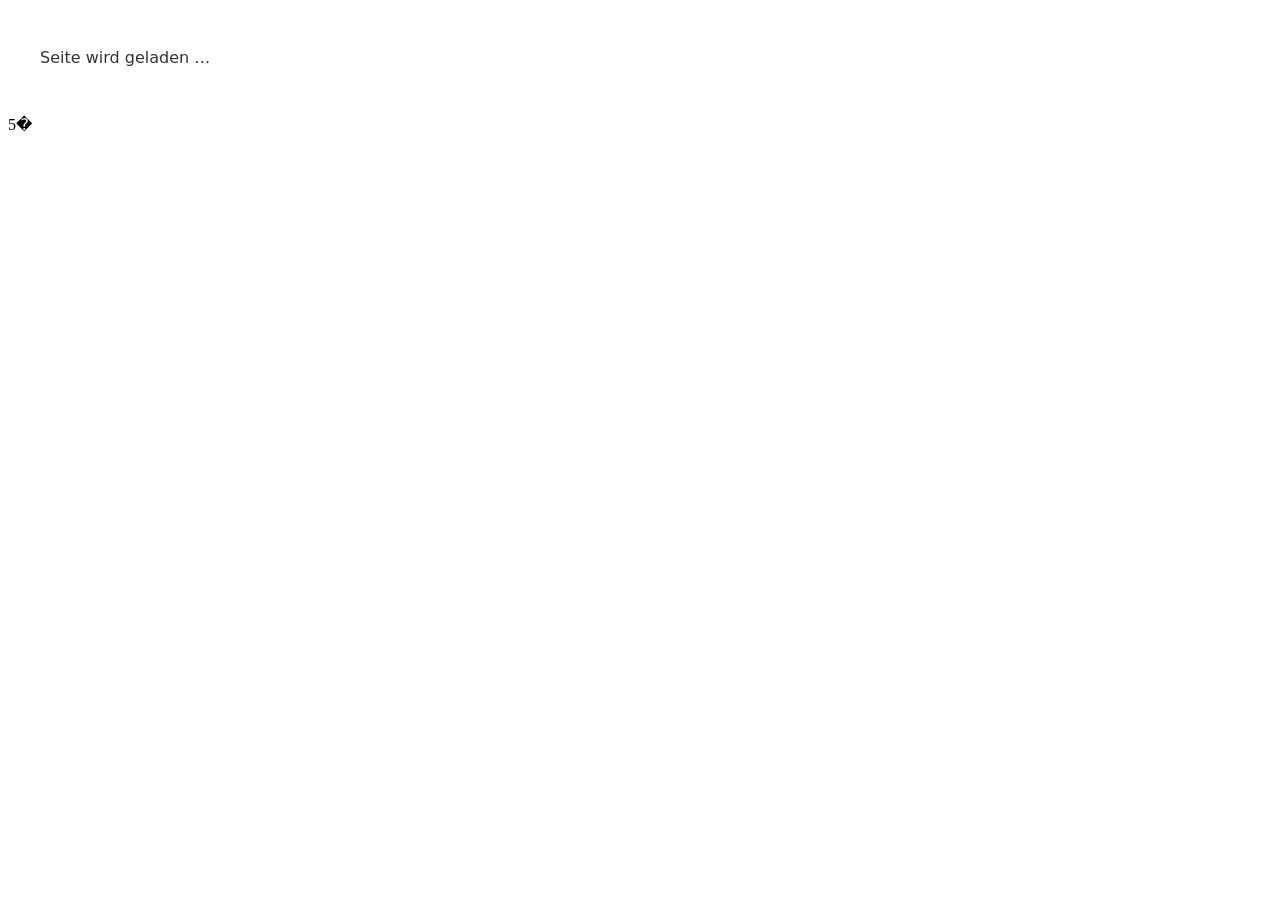
==== index.html @ a6c0e657 "Deploy: add homepage loader for GitHub Pages" ====
<!DOCTYPE html>
<html lang="de">
<head>
<meta charset="utf-8" />
<meta name="viewport" content="width=device-width, initial-scale=1" />
<title>Schlosserei Kornter Heilbronn | Meisterbetrieb seit 1954</title>
<meta name="description" content="Schlosserei Kornter in Heilbronn: Treppen, Geländer, Stahlbau, Tore & Einbruchschutz. Meisterbetrieb seit 1954." />
<meta name="theme-color" content="#2f4f7a" />
</head>
<body>
<p style="font-family:system-ui,sans-serif;padding:2rem;color:#333">Seite wird geladen …</p>
<script src="js/p0.js"></script>
<script src="js/p1.js"></script>
<script src="js/p2.js"></script>
<script src="js/p3.js"></script>
<script src="js/p4.js"></script>
<script>
(function () {
  try {
    var b64 = window.__K0+window.__K1+window.__K2+window.__K3+window.__K4;
    var bin = atob(b64);
    var bytes = new Uint8Array(bin.length);
    for (var i = 0; i < bin.length; i++) bytes[i] = bin.charCodeAt(i);
    var html = new TextDecoder('utf-8').decode(bytes);
    document.open();
    document.write(html);
    document.close();
  } catch (e) {
    document.body.innerHTML = '<p style="font-family:system-ui;padding:2rem">Laden fehlgeschlagen. Bitte neu laden.</p>';
    console.error(e);
  }
})();
</script>
</body>
</html>
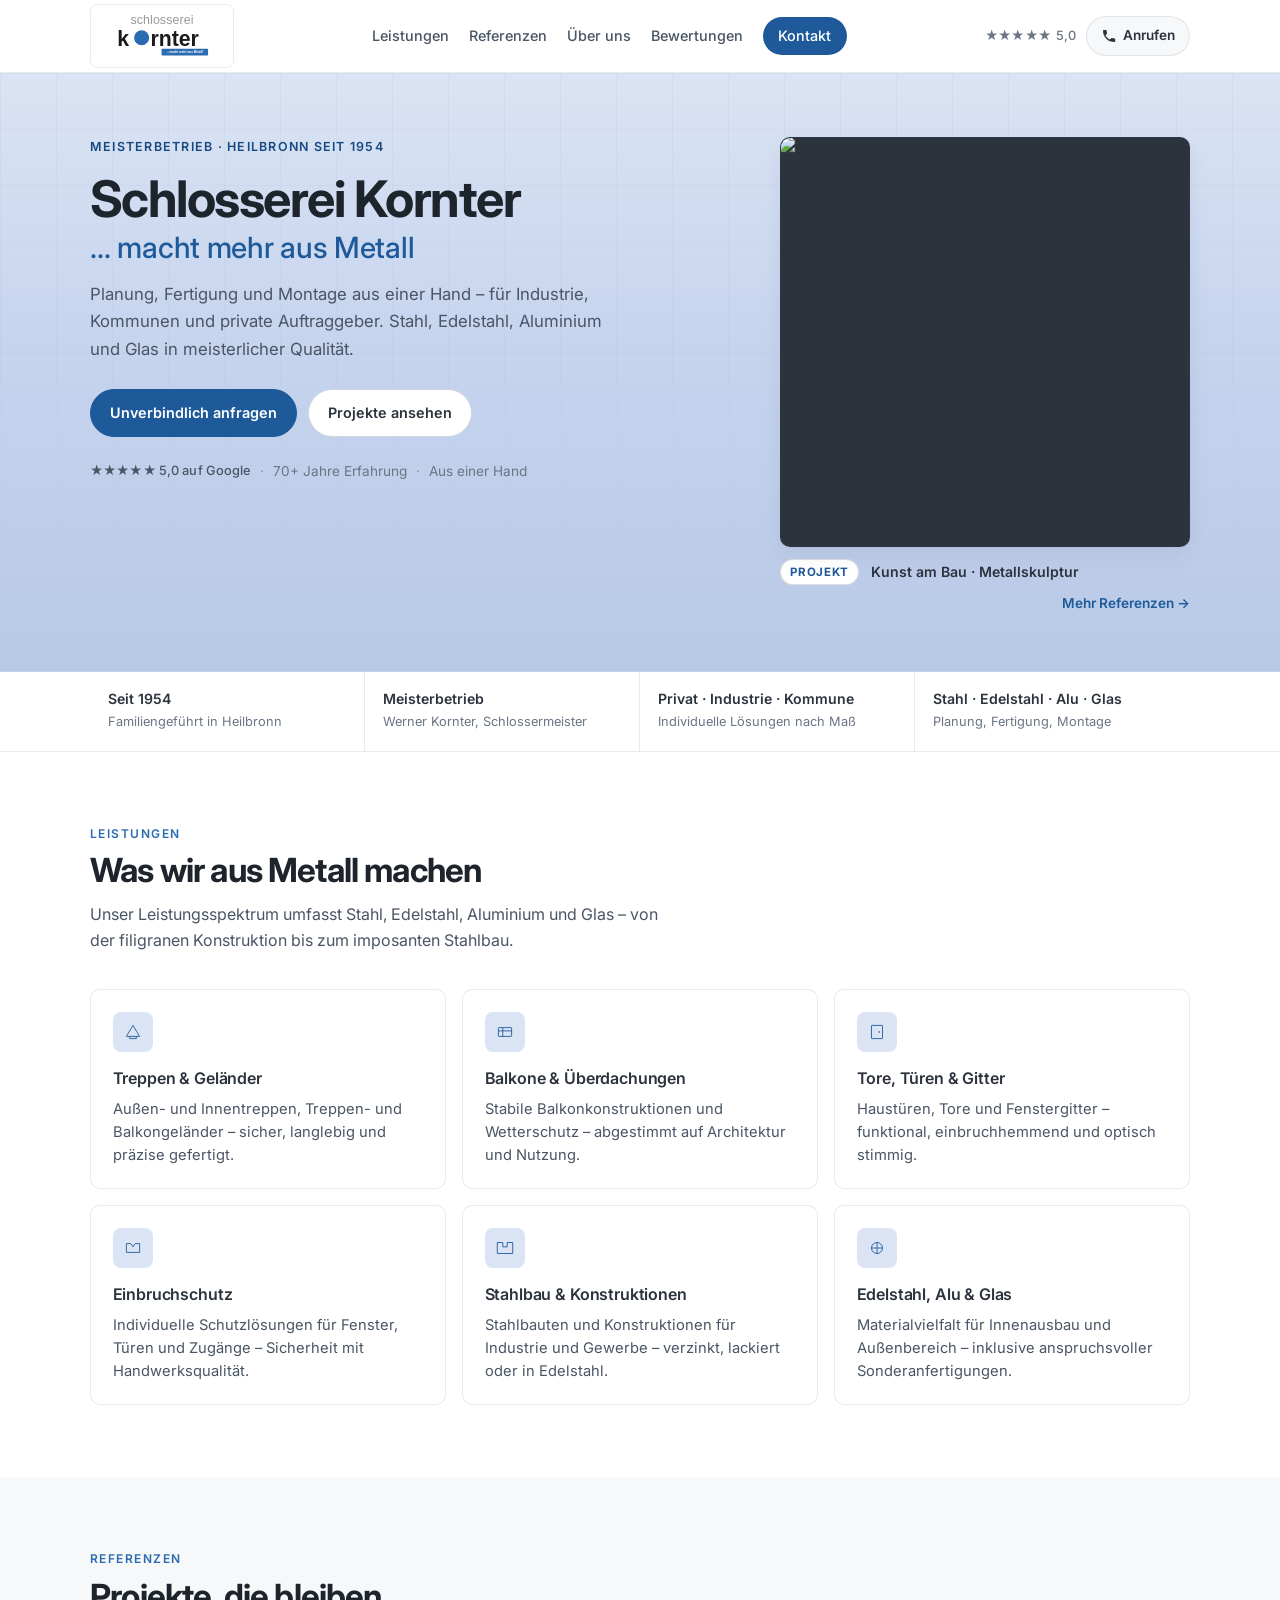
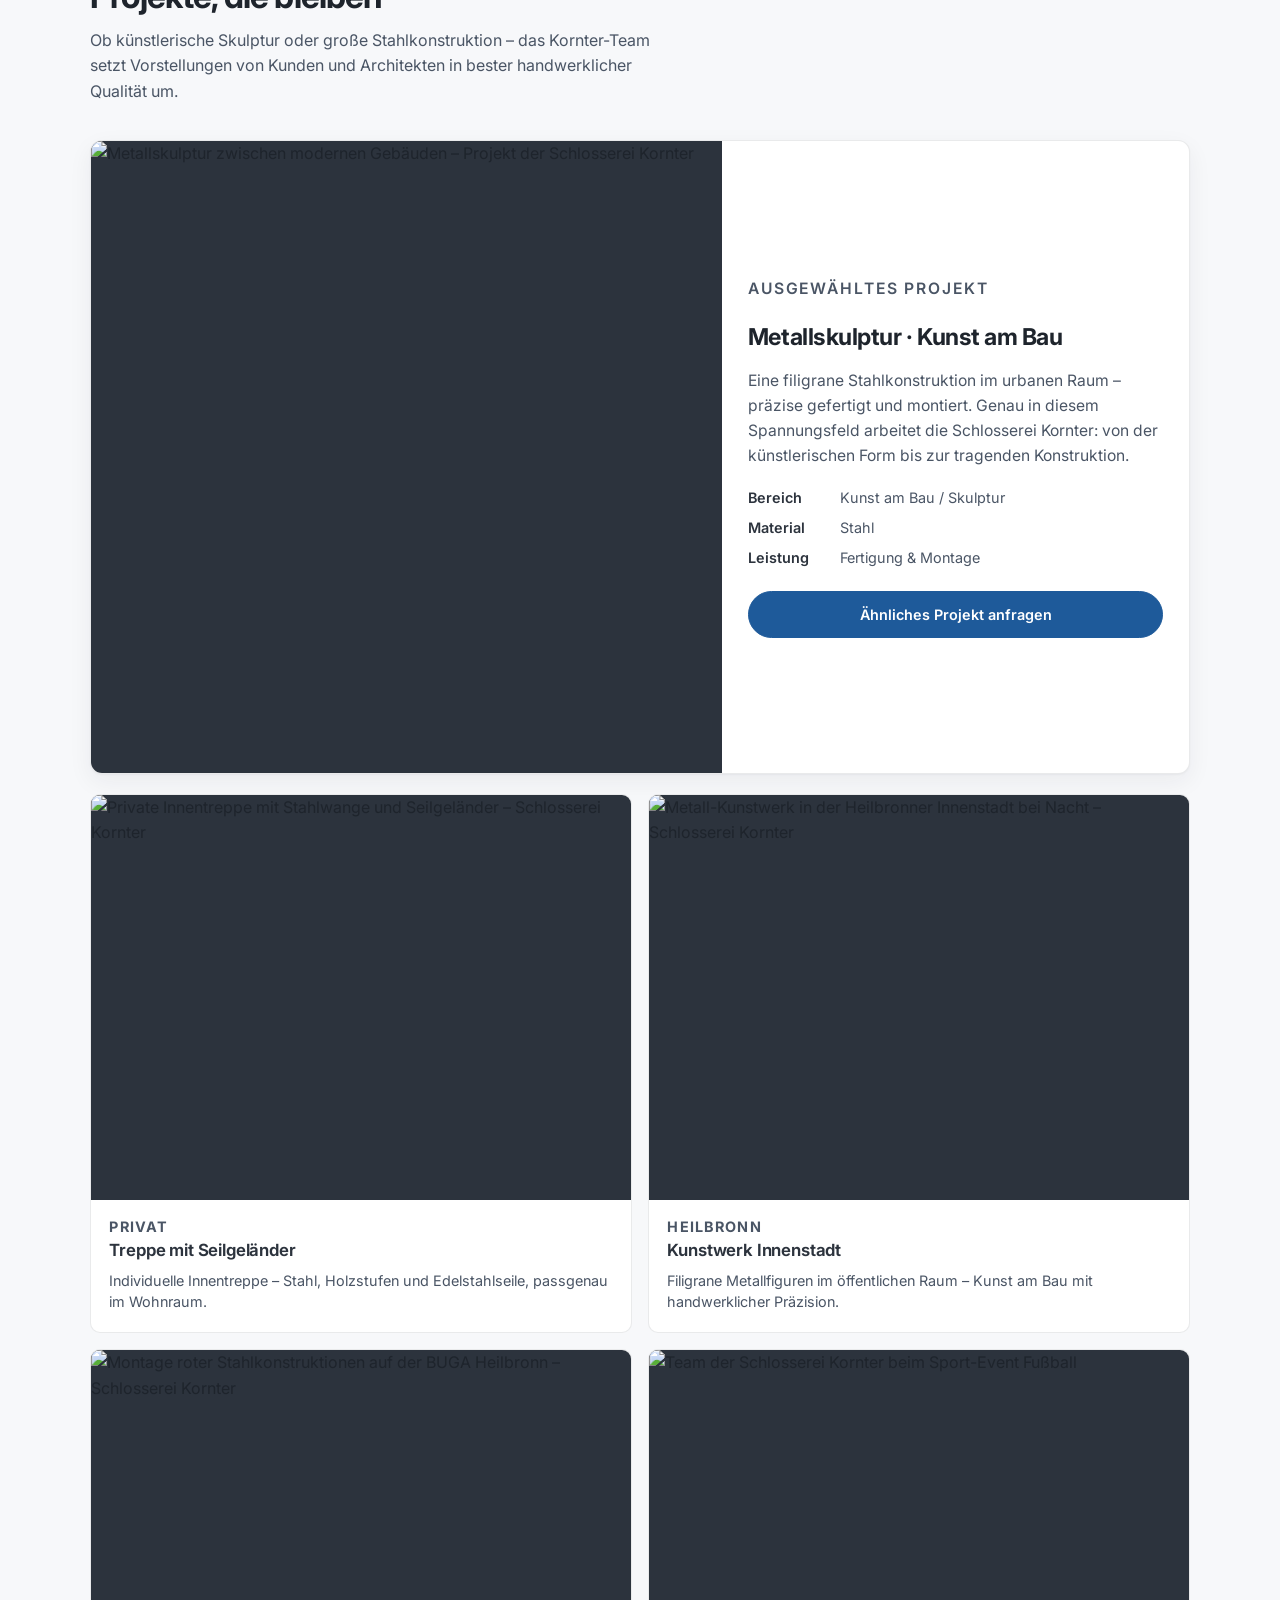
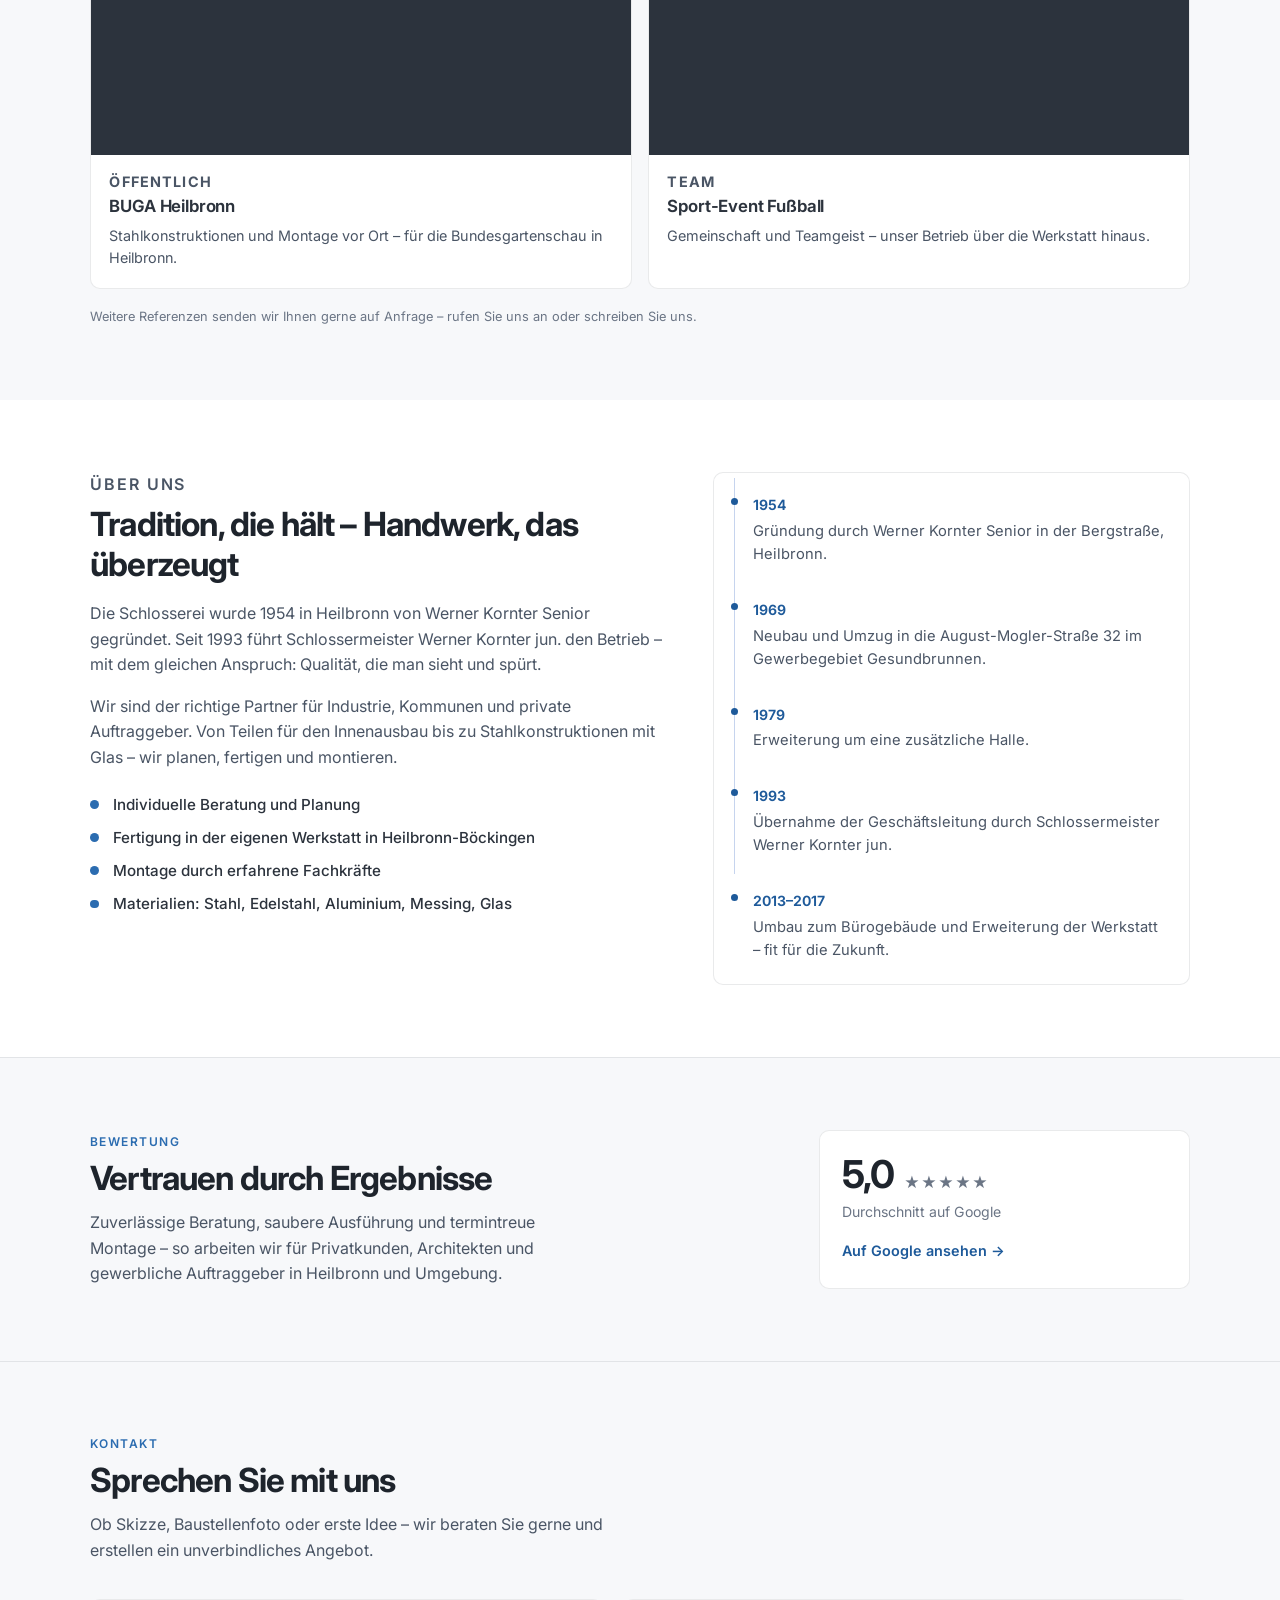
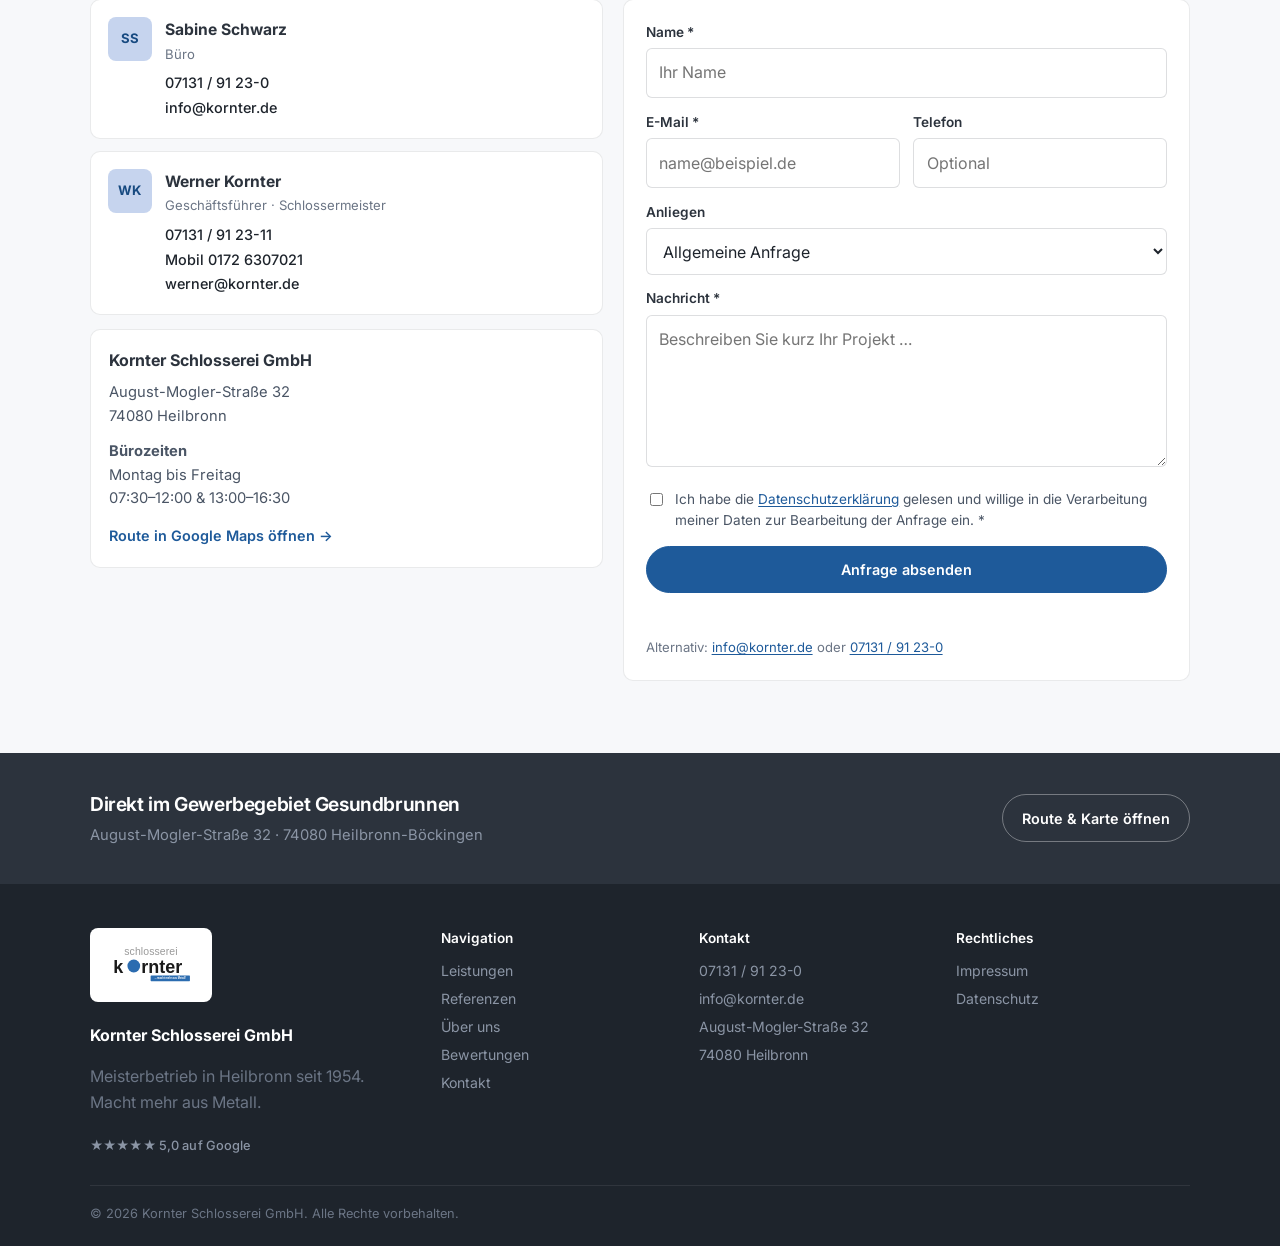
==== commit dc596b0a: "Add files via upload" ====
--- a/index.html
+++ b/index.html
@@ -1,35 +1,587 @@
 <!DOCTYPE html>
 <html lang="de">
 <head>
-<meta charset="utf-8" />
-<meta name="viewport" content="width=device-width, initial-scale=1" />
-<title>Schlosserei Kornter Heilbronn | Meisterbetrieb seit 1954</title>
-<meta name="description" content="Schlosserei Kornter in Heilbronn: Treppen, Geländer, Stahlbau, Tore & Einbruchschutz. Meisterbetrieb seit 1954." />
-<meta name="theme-color" content="#2f4f7a" />
+  <meta charset="utf-8" />
+  <meta name="viewport" content="width=device-width, initial-scale=1" />
+  <title>Schlosserei Kornter Heilbronn | Meisterbetrieb seit 1954</title>
+  <meta name="description" content="Schlosserei Kornter in Heilbronn: Treppen, Geländer, Stahlbau, Tore & Einbruchschutz. Meisterbetrieb seit 1954 – mit 5,0 Sternen auf Google bewertet." />
+  <meta name="theme-color" content="#2f4f7a" />
+  <link rel="icon" type="image/png" href="assets/logo.svg" sizes="32x32" />
+  <link rel="icon" type="image/png" href="assets/logo.svg" sizes="64x64" />
+  <link rel="apple-touch-icon" href="assets/logo.svg" />
+  <link rel="preconnect" href="https://fonts.googleapis.com" />
+  <link rel="preconnect" href="https://fonts.gstatic.com" crossorigin />
+  <link href="https://fonts.googleapis.com/css2?family=Inter:wght@400;500;600;700&display=swap" rel="stylesheet" />
+  <link rel="stylesheet" href="css/styles.css" />
+  <script type="application/ld+json">
+  {
+    "@context": "https://schema.org",
+    "@type": "HomeAndConstructionBusiness",
+    "name": "Kornter Schlosserei GmbH",
+    "image": "https://www.kornter.de/",
+    "url": "https://www.kornter.de/",
+    "telephone": "+49713191230",
+    "email": "info@kornter.de",
+    "address": {
+      "@type": "PostalAddress",
+      "streetAddress": "August-Mogler-Straße 32",
+      "addressLocality": "Heilbronn",
+      "postalCode": "74080",
+      "addressCountry": "DE"
+    },
+    "geo": {
+      "@type": "GeoCoordinates",
+      "latitude": 49.1395,
+      "longitude": 9.1845
+    },
+    "openingHoursSpecification": [
+      {
+        "@type": "OpeningHoursSpecification",
+        "dayOfWeek": ["Monday", "Tuesday", "Wednesday", "Thursday", "Friday"],
+        "opens": "07:30",
+        "closes": "12:00"
+      },
+      {
+        "@type": "OpeningHoursSpecification",
+        "dayOfWeek": ["Monday", "Tuesday", "Wednesday", "Thursday", "Friday"],
+        "opens": "13:00",
+        "closes": "16:30"
+      }
+    ],
+    "aggregateRating": {
+      "@type": "AggregateRating",
+      "ratingValue": "5.0",
+      "bestRating": "5",
+      "worstRating": "1",
+      "ratingCount": "1"
+    },
+    "foundingDate": "1954",
+    "description": "Meisterbetrieb für Stahlbau, Treppen, Geländer, Tore und individuelle Metallarbeiten in Heilbronn."
+  }
+  </script>
 </head>
 <body>
-<p style="font-family:system-ui,sans-serif;padding:2rem;color:#333">Seite wird geladen …</p>
-<script src="js/p0.js"></script>
-<script src="js/p1.js"></script>
-<script src="js/p2.js"></script>
-<script src="js/p3.js"></script>
-<script src="js/p4.js"></script>
-<script>
-(function () {
-  try {
-    var b64 = window.__K0+window.__K1+window.__K2+window.__K3+window.__K4;
-    var bin = atob(b64);
-    var bytes = new Uint8Array(bin.length);
-    for (var i = 0; i < bin.length; i++) bytes[i] = bin.charCodeAt(i);
-    var html = new TextDecoder('utf-8').decode(bytes);
-    document.open();
-    document.write(html);
-    document.close();
-  } catch (e) {
-    document.body.innerHTML = '<p style="font-family:system-ui;padding:2rem">Laden fehlgeschlagen. Bitte neu laden.</p>';
-    console.error(e);
-  }
-})();
-</script>
+  <a class="skip-link" href="#main">Zum Inhalt springen</a>
+
+  <header class="site-header" id="top">
+    <div class="container header-inner">
+      <a class="logo" href="#top" aria-label="Schlosserei Kornter – Startseite">
+        <img
+          class="logo-img"
+          src="assets/logo.svg"
+          width="160"
+          height="160"
+          alt="schlosserei kornter – …macht mehr aus Metall!"
+        />
+      </a>
+
+      <nav class="nav" id="nav" aria-label="Hauptnavigation">
+        <a href="#leistungen">Leistungen</a>
+        <a href="#referenzen">Referenzen</a>
+        <a href="#ueber-uns">Über uns</a>
+        <a href="#bewertungen">Bewertungen</a>
+        <a href="#kontakt" class="nav-cta">Kontakt</a>
+      </nav>
+
+      <div class="header-actions">
+        <a class="rating-quiet" href="https://www.google.com/maps/search/?api=1&query=Kornter+Schlosserei+GmbH+August-Mogler-Stra%C3%9Fe+32+74080+Heilbronn" target="_blank" rel="noopener noreferrer" title="Google-Bewertung">
+          <span aria-hidden="true">★★★★★</span> 5,0
+        </a>
+        <a class="btn btn-phone" href="tel:+49713191230">
+          <svg width="16" height="16" viewBox="0 0 24 24" fill="none" aria-hidden="true"><path d="M6.6 10.8c1.4 2.8 3.8 5.1 6.6 6.6l2.2-2.2c.3-.3.7-.4 1.1-.2 1.2.4 2.5.6 3.8.6.6 0 1 .4 1 1V20c0 .6-.4 1-1 1C10.6 21 3 13.4 3 4c0-.6.4-1 1-1h3.5c.6 0 1 .4 1 1 0 1.3.2 2.6.6 3.8.1.4 0 .8-.3 1.1L6.6 10.8z" fill="currentColor"/></svg>
+          Anrufen
+        </a>
+        <button class="nav-toggle" id="navToggle" type="button" aria-expanded="false" aria-controls="nav" aria-label="Menü öffnen">
+          <span></span><span></span><span></span>
+        </button>
+      </div>
+    </div>
+  </header>
+
+  <main id="main">
+    <!-- HERO -->
+    <section class="hero">
+      <div class="hero-bg" aria-hidden="true">
+        <div class="hero-grid"></div>
+      </div>
+      <div class="container hero-grid-layout">
+        <div class="hero-content">
+          <p class="hero-kicker">Meisterbetrieb · Heilbronn seit 1954</p>
+
+          <h1>
+            Schlosserei Kornter
+            <span class="hero-claim">… macht mehr aus Metall</span>
+          </h1>
+
+          <p class="hero-lead">
+            Planung, Fertigung und Montage aus einer Hand – für Industrie, Kommunen und private Auftraggeber.
+            Stahl, Edelstahl, Aluminium und Glas in meisterlicher Qualität.
+          </p>
+
+          <div class="hero-cta">
+            <a class="btn btn-primary" href="#kontakt">Unverbindlich anfragen</a>
+            <a class="btn btn-secondary" href="#referenzen">Projekte ansehen</a>
+          </div>
+
+          <p class="hero-meta">
+            <a class="rating-quiet rating-quiet--dark" href="https://www.google.com/maps/search/?api=1&query=Kornter+Schlosserei+GmbH+Heilbronn" target="_blank" rel="noopener noreferrer">
+              ★★★★★ 5,0 auf Google
+            </a>
+            <span class="meta-sep" aria-hidden="true">·</span>
+            <span>70+ Jahre Erfahrung</span>
+            <span class="meta-sep" aria-hidden="true">·</span>
+            <span>Aus einer Hand</span>
+          </p>
+        </div>
+
+        <figure class="hero-project">
+          <div class="hero-project-frame">
+            <img
+              src="https://encrypted-tbn0.gstatic.com/images?q=tbn:ANd9GcS6K0H36cpaBIYaugybiUgD8TJZk0FiG5vlCvPCHUqM6Q"
+              width="750"
+              height="750"
+              alt="Metallskulptur im urbanen Raum – Projekt der Schlosserei Kornter"
+              fetchpriority="high"
+            />
+          </div>
+          <figcaption class="hero-project-caption">
+            <span class="hero-project-tag">Projekt</span>
+            <span class="hero-project-title">Kunst am Bau · Metallskulptur</span>
+            <a href="#referenzen">Mehr Referenzen →</a>
+          </figcaption>
+        </figure>
+      </div>
+    </section>
+
+    <!-- TRUST STRIP -->
+    <section class="trust-strip" aria-label="Auf einen Blick">
+      <div class="container trust-inner">
+        <div class="trust-item">
+          <strong>Seit 1954</strong>
+          <span>Familiengeführt in Heilbronn</span>
+        </div>
+        <div class="trust-item">
+          <strong>Meisterbetrieb</strong>
+          <span>Werner Kornter, Schlossermeister</span>
+        </div>
+        <div class="trust-item">
+          <strong>Privat · Industrie · Kommune</strong>
+          <span>Individuelle Lösungen nach Maß</span>
+        </div>
+        <div class="trust-item">
+          <strong>Stahl · Edelstahl · Alu · Glas</strong>
+          <span>Planung, Fertigung, Montage</span>
+        </div>
+      </div>
+    </section>
+
+    <!-- LEISTUNGEN -->
+    <section class="section" id="leistungen">
+      <div class="container">
+        <header class="section-head">
+          <p class="eyebrow">Leistungen</p>
+          <h2>Was wir aus Metall machen</h2>
+          <p class="section-lead">
+            Unser Leistungsspektrum umfasst Stahl, Edelstahl, Aluminium und Glas –
+            von der filigranen Konstruktion bis zum imposanten Stahlbau.
+          </p>
+        </header>
+
+        <div class="service-grid">
+          <article class="service-card">
+            <div class="service-icon" aria-hidden="true">
+              <svg viewBox="0 0 40 40" fill="none"><path d="M8 28L20 8l12 20H8z" stroke="currentColor" stroke-width="1.6"/><path d="M14 28v4h12v-4" stroke="currentColor" stroke-width="1.6"/></svg>
+            </div>
+            <h3>Treppen &amp; Geländer</h3>
+            <p>Außen- und Innentreppen, Treppen- und Balkongeländer – sicher, langlebig und präzise gefertigt.</p>
+          </article>
+          <article class="service-card">
+            <div class="service-icon" aria-hidden="true">
+              <svg viewBox="0 0 40 40" fill="none"><rect x="8" y="12" width="24" height="16" rx="1" stroke="currentColor" stroke-width="1.6"/><path d="M8 18h24M16 12v16" stroke="currentColor" stroke-width="1.6"/></svg>
+            </div>
+            <h3>Balkone &amp; Überdachungen</h3>
+            <p>Stabile Balkonkonstruktionen und Wetterschutz – abgestimmt auf Architektur und Nutzung.</p>
+          </article>
+          <article class="service-card">
+            <div class="service-icon" aria-hidden="true">
+              <svg viewBox="0 0 40 40" fill="none"><rect x="10" y="8" width="20" height="24" rx="1" stroke="currentColor" stroke-width="1.6"/><circle cx="24" cy="20" r="1.5" fill="currentColor"/></svg>
+            </div>
+            <h3>Tore, Türen &amp; Gitter</h3>
+            <p>Haustüren, Tore und Fenstergitter – funktional, einbruchhemmend und optisch stimmig.</p>
+          </article>
+          <article class="service-card">
+            <div class="service-icon" aria-hidden="true">
+              <svg viewBox="0 0 40 40" fill="none"><path d="M8 28V12h8l4 6 4-6h8v16H8z" stroke="currentColor" stroke-width="1.6"/></svg>
+            </div>
+            <h3>Einbruchschutz</h3>
+            <p>Individuelle Schutzlösungen für Fenster, Türen und Zugänge – Sicherheit mit Handwerksqualität.</p>
+          </article>
+          <article class="service-card">
+            <div class="service-icon" aria-hidden="true">
+              <svg viewBox="0 0 40 40" fill="none"><path d="M6 30V10h10v8h8V10h10v20H6z" stroke="currentColor" stroke-width="1.6"/></svg>
+            </div>
+            <h3>Stahlbau &amp; Konstruktionen</h3>
+            <p>Stahlbauten und Konstruktionen für Industrie und Gewerbe – verzinkt, lackiert oder in Edelstahl.</p>
+          </article>
+          <article class="service-card">
+            <div class="service-icon" aria-hidden="true">
+              <svg viewBox="0 0 40 40" fill="none"><circle cx="20" cy="20" r="10" stroke="currentColor" stroke-width="1.6"/><path d="M20 10v20M10 20h20" stroke="currentColor" stroke-width="1.6"/></svg>
+            </div>
+            <h3>Edelstahl, Alu &amp; Glas</h3>
+            <p>Materialvielfalt für Innenausbau und Außenbereich – inklusive anspruchsvoller Sonderanfertigungen.</p>
+          </article>
+        </div>
+      </div>
+    </section>
+
+    <!-- REFERENZEN / ARBEITEN -->
+    <section class="section section-alt" id="referenzen">
+      <div class="container">
+        <header class="section-head">
+          <p class="eyebrow">Referenzen</p>
+          <h2>Projekte, die bleiben</h2>
+          <p class="section-lead">
+            Ob künstlerische Skulptur oder große Stahlkonstruktion – das Kornter-Team setzt Vorstellungen von Kunden und Architekten in bester handwerklicher Qualität um.
+          </p>
+        </header>
+
+        <!-- Featured project -->
+        <article class="project-feature">
+          <div class="project-feature-media">
+            <img
+              src="https://encrypted-tbn0.gstatic.com/images?q=tbn:ANd9GcS6K0H36cpaBIYaugybiUgD8TJZk0FiG5vlCvPCHUqM6Q"
+              width="750"
+              height="750"
+              alt="Metallskulptur zwischen modernen Gebäuden – Projekt der Schlosserei Kornter"
+              loading="lazy"
+            />
+          </div>
+          <div class="project-feature-body">
+            <p class="eyebrow">Ausgewähltes Projekt</p>
+            <h3>Metallskulptur · Kunst am Bau</h3>
+            <p>
+              Eine filigrane Stahlkonstruktion im urbanen Raum – präzise gefertigt und montiert.
+              Genau in diesem Spannungsfeld arbeitet die Schlosserei Kornter:
+              von der künstlerischen Form bis zur tragenden Konstruktion.
+            </p>
+            <ul class="project-meta-list">
+              <li><strong>Bereich</strong> Kunst am Bau / Skulptur</li>
+              <li><strong>Material</strong> Stahl</li>
+              <li><strong>Leistung</strong> Fertigung &amp; Montage</li>
+            </ul>
+            <a class="btn btn-primary" href="#kontakt">Ähnliches Projekt anfragen</a>
+          </div>
+        </article>
+
+        <div class="project-grid">
+          <article class="project-card">
+            <div class="project-card-media">
+              <img
+                src="https://encrypted-tbn0.gstatic.com/images?q=tbn:ANd9GcRHTLS0TB38zIywTd-owUMrfF7vcUSqEyPZ4r_xRUUq0w"
+                width="400"
+                height="580"
+                alt="Private Innentreppe mit Stahlwange und Seilgeländer – Schlosserei Kornter"
+                loading="lazy"
+              />
+            </div>
+            <div class="project-card-body">
+              <p class="project-card-tag">Privat</p>
+              <h3>Treppe mit Seilgeländer</h3>
+              <p>Individuelle Innentreppe – Stahl, Holzstufen und Edelstahlseile, passgenau im Wohnraum.</p>
+            </div>
+          </article>
+
+          <article class="project-card">
+            <div class="project-card-media">
+              <img
+                src="https://encrypted-tbn0.gstatic.com/images?q=tbn:ANd9GcQn-kTXWNjvsCBHSwv_nNVlG6JBtR76a01fELCEssIT5g"
+                width="600"
+                height="330"
+                alt="Metall-Kunstwerk in der Heilbronner Innenstadt bei Nacht – Schlosserei Kornter"
+                loading="lazy"
+              />
+            </div>
+            <div class="project-card-body">
+              <p class="project-card-tag">Heilbronn</p>
+              <h3>Kunstwerk Innenstadt</h3>
+              <p>Filigrane Metallfiguren im öffentlichen Raum – Kunst am Bau mit handwerklicher Präzision.</p>
+            </div>
+          </article>
+
+          <article class="project-card">
+            <div class="project-card-media">
+              <img
+                src="https://encrypted-tbn0.gstatic.com/images?q=tbn:ANd9GcRZD21noYX51Eg9tkF0lWOamqAJ1l-E_c7JRRnZrQXGBQ"
+                width="600"
+                height="600"
+                alt="Montage roter Stahlkonstruktionen auf der BUGA Heilbronn – Schlosserei Kornter"
+                loading="lazy"
+              />
+            </div>
+            <div class="project-card-body">
+              <p class="project-card-tag">Öffentlich</p>
+              <h3>BUGA Heilbronn</h3>
+              <p>Stahlkonstruktionen und Montage vor Ort – für die Bundesgartenschau in Heilbronn.</p>
+            </div>
+          </article>
+
+          <article class="project-card">
+            <div class="project-card-media">
+              <img
+                src="https://encrypted-tbn0.gstatic.com/images?q=tbn:ANd9GcSP_Sd3YY4LBTOza-xkgohmRmUuhlAXVtujSuxb_NLUfg"
+                width="600"
+                height="600"
+                alt="Team der Schlosserei Kornter beim Sport-Event Fußball"
+                loading="lazy"
+              />
+            </div>
+            <div class="project-card-body">
+              <p class="project-card-tag">Team</p>
+              <h3>Sport-Event Fußball</h3>
+              <p>Gemeinschaft und Teamgeist – unser Betrieb über die Werkstatt hinaus.</p>
+            </div>
+          </article>
+        </div>
+
+        <p class="work-note">
+          Weitere Referenzen senden wir Ihnen gerne auf Anfrage – rufen Sie uns an oder schreiben Sie uns.
+        </p>
+      </div>
+    </section>
+
+    <!-- ÜBER UNS -->
+    <section class="section" id="ueber-uns">
+      <div class="container about-layout">
+        <div class="about-copy">
+          <p class="eyebrow">Über uns</p>
+          <h2>Tradition, die hält – Handwerk, das überzeugt</h2>
+          <p>
+            Die Schlosserei wurde 1954 in Heilbronn von Werner Kornter Senior gegründet.
+            Seit 1993 führt Schlossermeister Werner Kornter jun. den Betrieb –
+            mit dem gleichen Anspruch: Qualität, die man sieht und spürt.
+          </p>
+          <p>
+            Wir sind der richtige Partner für Industrie, Kommunen und private Auftraggeber.
+            Von Teilen für den Innenausbau bis zu Stahlkonstruktionen mit Glas –
+            wir planen, fertigen und montieren.
+          </p>
+
+          <ul class="check-list">
+            <li>Individuelle Beratung und Planung</li>
+            <li>Fertigung in der eigenen Werkstatt in Heilbronn-Böckingen</li>
+            <li>Montage durch erfahrene Fachkräfte</li>
+            <li>Materialien: Stahl, Edelstahl, Aluminium, Messing, Glas</li>
+          </ul>
+        </div>
+
+        <div class="timeline" aria-label="Firmengeschichte">
+          <article class="timeline-item">
+            <time>1954</time>
+            <p>Gründung durch Werner Kornter Senior in der Bergstraße, Heilbronn.</p>
+          </article>
+          <article class="timeline-item">
+            <time>1969</time>
+            <p>Neubau und Umzug in die August-Mogler-Straße 32 im Gewerbegebiet Gesundbrunnen.</p>
+          </article>
+          <article class="timeline-item">
+            <time>1979</time>
+            <p>Erweiterung um eine zusätzliche Halle.</p>
+          </article>
+          <article class="timeline-item">
+            <time>1993</time>
+            <p>Übernahme der Geschäftsleitung durch Schlossermeister Werner Kornter jun.</p>
+          </article>
+          <article class="timeline-item">
+            <time>2013–2017</time>
+            <p>Umbau zum Bürogebäude und Erweiterung der Werkstatt – fit für die Zukunft.</p>
+          </article>
+        </div>
+      </div>
+    </section>
+
+    <!-- BEWERTUNGEN -->
+    <section class="section section-reviews" id="bewertungen">
+      <div class="container reviews-simple">
+        <div class="reviews-simple-copy">
+          <p class="eyebrow">Bewertung</p>
+          <h2>Vertrauen durch Ergebnisse</h2>
+          <p class="section-lead">
+            Zuverlässige Beratung, saubere Ausführung und termintreue Montage –
+            so arbeiten wir für Privatkunden, Architekten und gewerbliche Auftraggeber in Heilbronn und Umgebung.
+          </p>
+        </div>
+        <div class="reviews-simple-rating">
+          <p class="reviews-score-line">
+            <span class="reviews-score">5,0</span>
+            <span class="reviews-stars" aria-hidden="true">★★★★★</span>
+          </p>
+          <p class="reviews-label">Durchschnitt auf Google</p>
+          <a class="text-link" href="https://www.google.com/maps/search/?api=1&query=Kornter+Schlosserei+GmbH+August-Mogler-Stra%C3%9Fe+32+74080+Heilbronn" target="_blank" rel="noopener noreferrer">
+            Auf Google ansehen →
+          </a>
+        </div>
+      </div>
+    </section>
+
+    <!-- TEAM / KONTAKT -->
+    <section class="section section-alt" id="kontakt">
+      <div class="container">
+        <header class="section-head">
+          <p class="eyebrow">Kontakt</p>
+          <h2>Sprechen Sie mit uns</h2>
+          <p class="section-lead">
+            Ob Skizze, Baustellenfoto oder erste Idee – wir beraten Sie gerne und erstellen ein unverbindliches Angebot.
+          </p>
+        </header>
+
+        <div class="contact-layout">
+          <div class="contact-info">
+            <div class="person-cards">
+              <article class="person-card">
+                <div class="person-avatar" aria-hidden="true">SS</div>
+                <div>
+                  <h3>Sabine Schwarz</h3>
+                  <p class="role">Büro</p>
+                  <p><a href="tel:+49713191230">07131&nbsp;/&nbsp;91&nbsp;23-0</a></p>
+                  <p><a href="mailto:info@kornter.de">info@kornter.de</a></p>
+                </div>
+              </article>
+              <article class="person-card">
+                <div class="person-avatar" aria-hidden="true">WK</div>
+                <div>
+                  <h3>Werner Kornter</h3>
+                  <p class="role">Geschäftsführer · Schlossermeister</p>
+                  <p><a href="tel:+497131912311">07131&nbsp;/&nbsp;91&nbsp;23-11</a></p>
+                  <p><a href="tel:+491726307021">Mobil 0172&nbsp;6307021</a></p>
+                  <p><a href="mailto:werner@kornter.de">werner@kornter.de</a></p>
+                </div>
+              </article>
+            </div>
+
+            <div class="address-card">
+              <h3>Kornter Schlosserei GmbH</h3>
+              <p>
+                August-Mogler-Straße 32<br />
+                74080 Heilbronn
+              </p>
+              <p>
+                <strong>Bürozeiten</strong><br />
+                Montag bis Freitag<br />
+                07:30–12:00 &amp; 13:00–16:30
+              </p>
+              <a class="text-link" href="https://www.google.com/maps/dir/?api=1&destination=August-Mogler-Stra%C3%9Fe+32,+74080+Heilbronn" target="_blank" rel="noopener noreferrer">
+                Route in Google Maps öffnen →
+              </a>
+            </div>
+          </div>
+
+          <form class="contact-form" id="contactForm" novalidate>
+            <div class="form-row">
+              <label for="name">Name *</label>
+              <input id="name" name="name" type="text" autocomplete="name" required placeholder="Ihr Name" />
+            </div>
+            <div class="form-grid">
+              <div class="form-row">
+                <label for="email">E-Mail *</label>
+                <input id="email" name="email" type="email" autocomplete="email" required placeholder="name@beispiel.de" />
+              </div>
+              <div class="form-row">
+                <label for="phone">Telefon</label>
+                <input id="phone" name="phone" type="tel" autocomplete="tel" placeholder="Optional" />
+              </div>
+            </div>
+            <div class="form-row">
+              <label for="topic">Anliegen</label>
+              <select id="topic" name="topic">
+                <option value="allgemein">Allgemeine Anfrage</option>
+                <option value="treppe">Treppen &amp; Geländer</option>
+                <option value="balkon">Balkone &amp; Überdachungen</option>
+                <option value="tor">Tore, Türen &amp; Einbruchschutz</option>
+                <option value="stahlbau">Stahlbau / Gewerbe</option>
+                <option value="sonstiges">Sonstiges</option>
+              </select>
+            </div>
+            <div class="form-row">
+              <label for="message">Nachricht *</label>
+              <textarea id="message" name="message" rows="5" required placeholder="Beschreiben Sie kurz Ihr Projekt …"></textarea>
+            </div>
+            <div class="form-row form-check">
+              <input id="privacy" name="privacy" type="checkbox" required />
+              <label for="privacy">
+                Ich habe die <a href="datenschutz.html">Datenschutzerklärung</a> gelesen und willige in die Verarbeitung meiner Daten zur Bearbeitung der Anfrage ein. *
+              </label>
+            </div>
+            <button class="btn btn-primary btn-block" type="submit">Anfrage absenden</button>
+            <p class="form-hint" id="formStatus" role="status" aria-live="polite"></p>
+            <p class="form-fallback muted">
+              Alternativ: <a href="mailto:info@kornter.de">info@kornter.de</a> oder
+              <a href="tel:+49713191230">07131 / 91 23-0</a>
+            </p>
+          </form>
+        </div>
+      </div>
+    </section>
+
+    <!-- MAP TEASER -->
+    <section class="map-band" aria-label="Standort">
+      <div class="container map-band-inner">
+        <div>
+          <h2>Direkt im Gewerbegebiet Gesundbrunnen</h2>
+          <p>August-Mogler-Straße 32 · 74080 Heilbronn-Böckingen</p>
+        </div>
+        <a class="btn btn-secondary btn-on-dark" href="https://www.google.com/maps/search/?api=1&query=Kornter+Schlosserei+GmbH+August-Mogler-Stra%C3%9Fe+32+74080+Heilbronn" target="_blank" rel="noopener noreferrer">
+          Route &amp; Karte öffnen
+        </a>
+      </div>
+    </section>
+  </main>
+
+  <footer class="site-footer">
+    <div class="container footer-grid">
+      <div>
+        <a class="footer-logo" href="#top" aria-label="Schlosserei Kornter">
+          <img src="assets/logo.svg" width="120" height="120" alt="schlosserei kornter – …macht mehr aus Metall!" />
+        </a>
+        <p class="footer-brand">Kornter Schlosserei GmbH</p>
+        <p class="muted">Meisterbetrieb in Heilbronn seit 1954.<br />Macht mehr aus Metall.</p>
+        <p class="footer-rating">
+          <a class="rating-quiet rating-quiet--footer" href="https://www.google.com/maps/search/?api=1&query=Kornter+Schlosserei+GmbH+Heilbronn" target="_blank" rel="noopener noreferrer">
+            ★★★★★ 5,0 auf Google
+          </a>
+        </p>
+      </div>
+      <div>
+        <p class="footer-title">Navigation</p>
+        <ul class="footer-links">
+          <li><a href="#leistungen">Leistungen</a></li>
+          <li><a href="#referenzen">Referenzen</a></li>
+          <li><a href="#ueber-uns">Über uns</a></li>
+          <li><a href="#bewertungen">Bewertungen</a></li>
+          <li><a href="#kontakt">Kontakt</a></li>
+        </ul>
+      </div>
+      <div>
+        <p class="footer-title">Kontakt</p>
+        <ul class="footer-links">
+          <li><a href="tel:+49713191230">07131 / 91 23-0</a></li>
+          <li><a href="mailto:info@kornter.de">info@kornter.de</a></li>
+          <li>August-Mogler-Straße 32</li>
+          <li>74080 Heilbronn</li>
+        </ul>
+      </div>
+      <div>
+        <p class="footer-title">Rechtliches</p>
+        <ul class="footer-links">
+          <li><a href="impressum.html">Impressum</a></li>
+          <li><a href="datenschutz.html">Datenschutz</a></li>
+        </ul>
+      </div>
+    </div>
+    <div class="container footer-bottom">
+      <p>© <span id="year"></span> Kornter Schlosserei GmbH. Alle Rechte vorbehalten.</p>
+    </div>
+  </footer>
+
+  <script src="js/main.js"></script>
 </body>
 </html>
--- a/css/styles.css
+++ b/css/styles.css
@@ -0,0 +1,2 @@
+@import url("styles-a.css");
+@import url("styles-b.css");
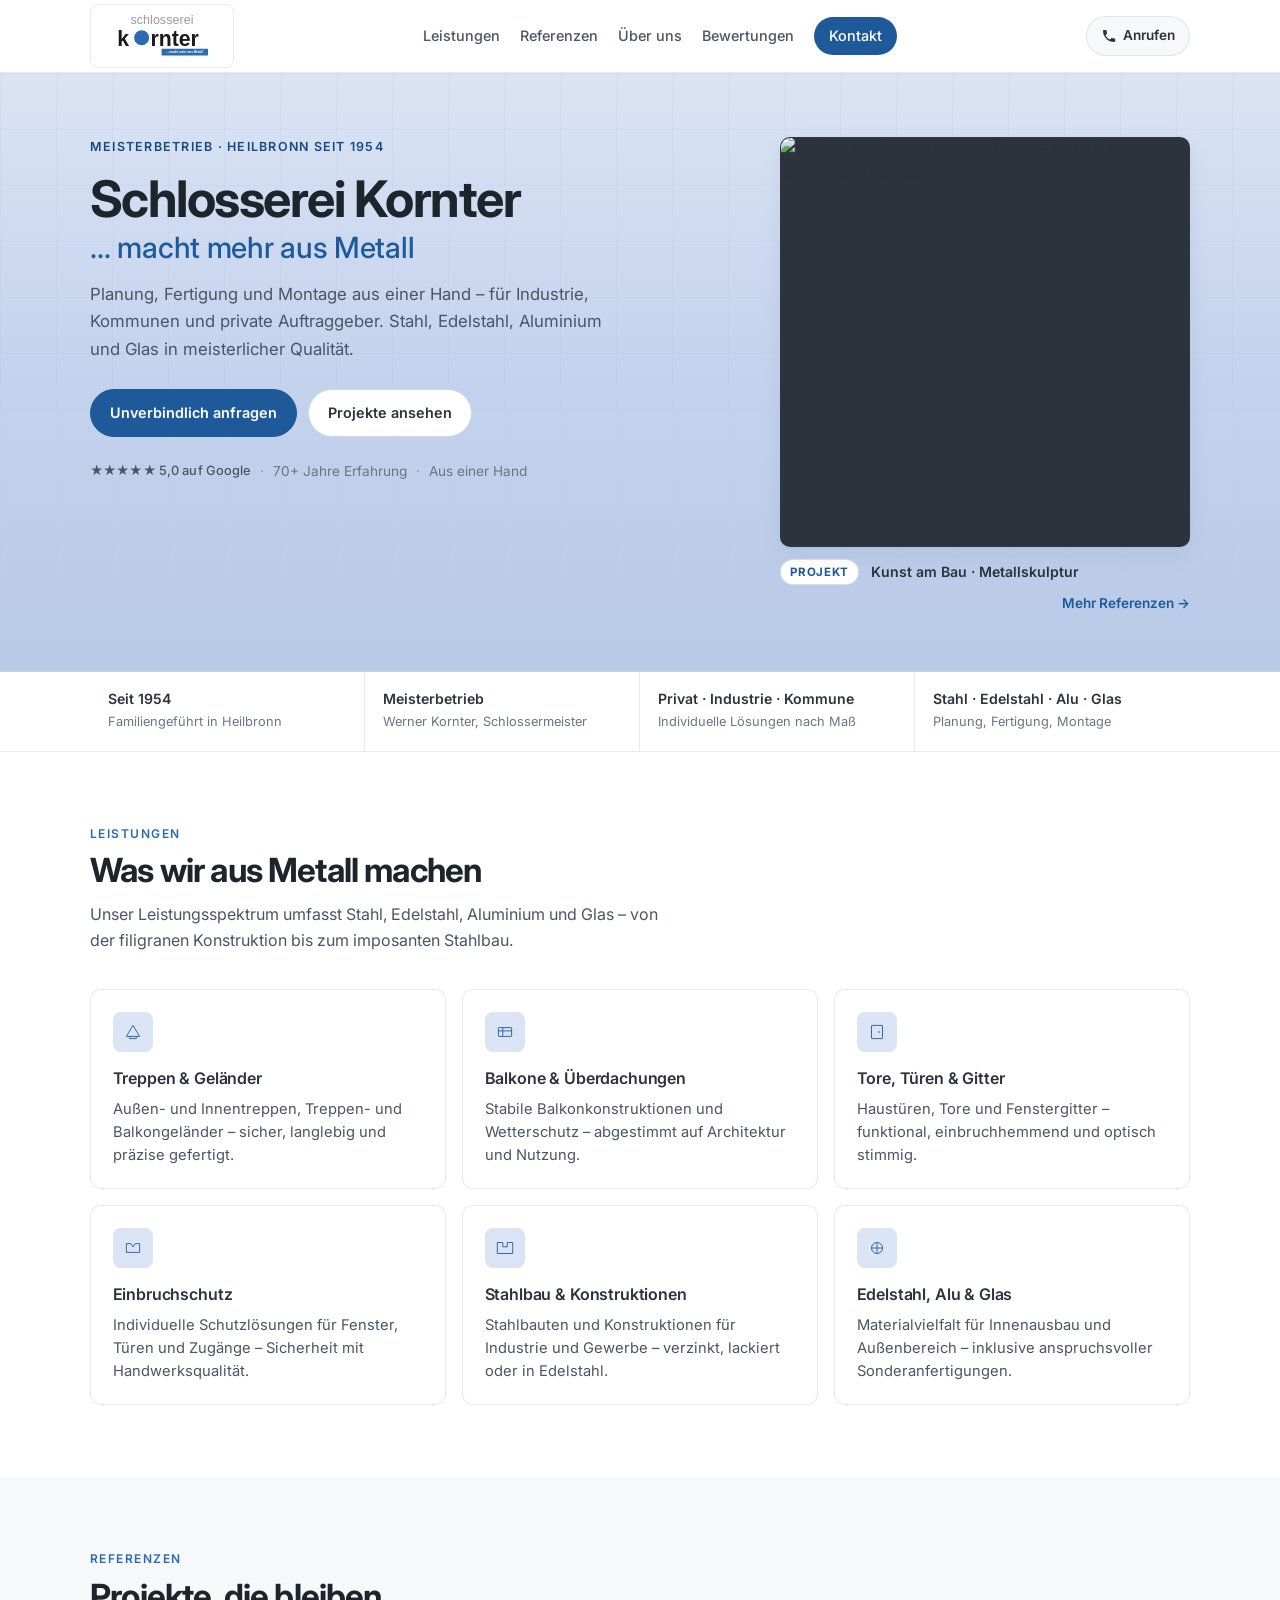
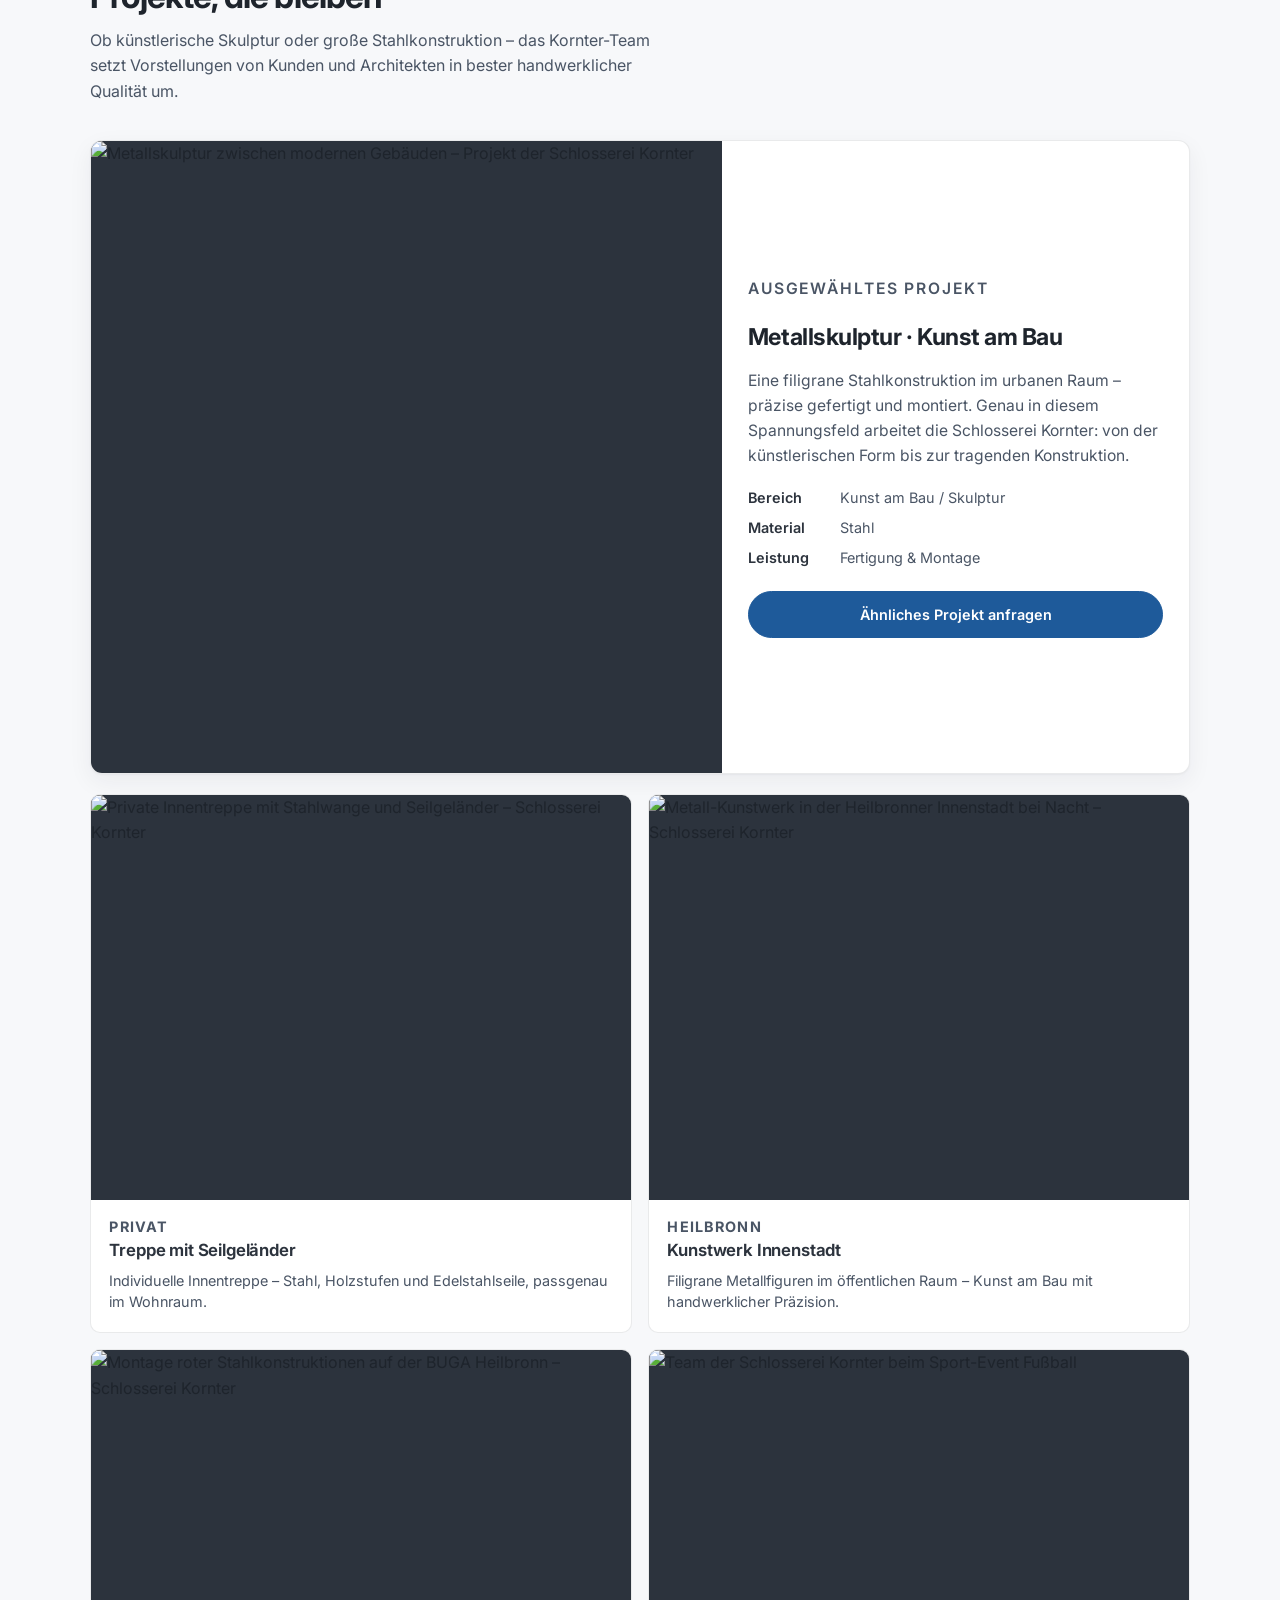
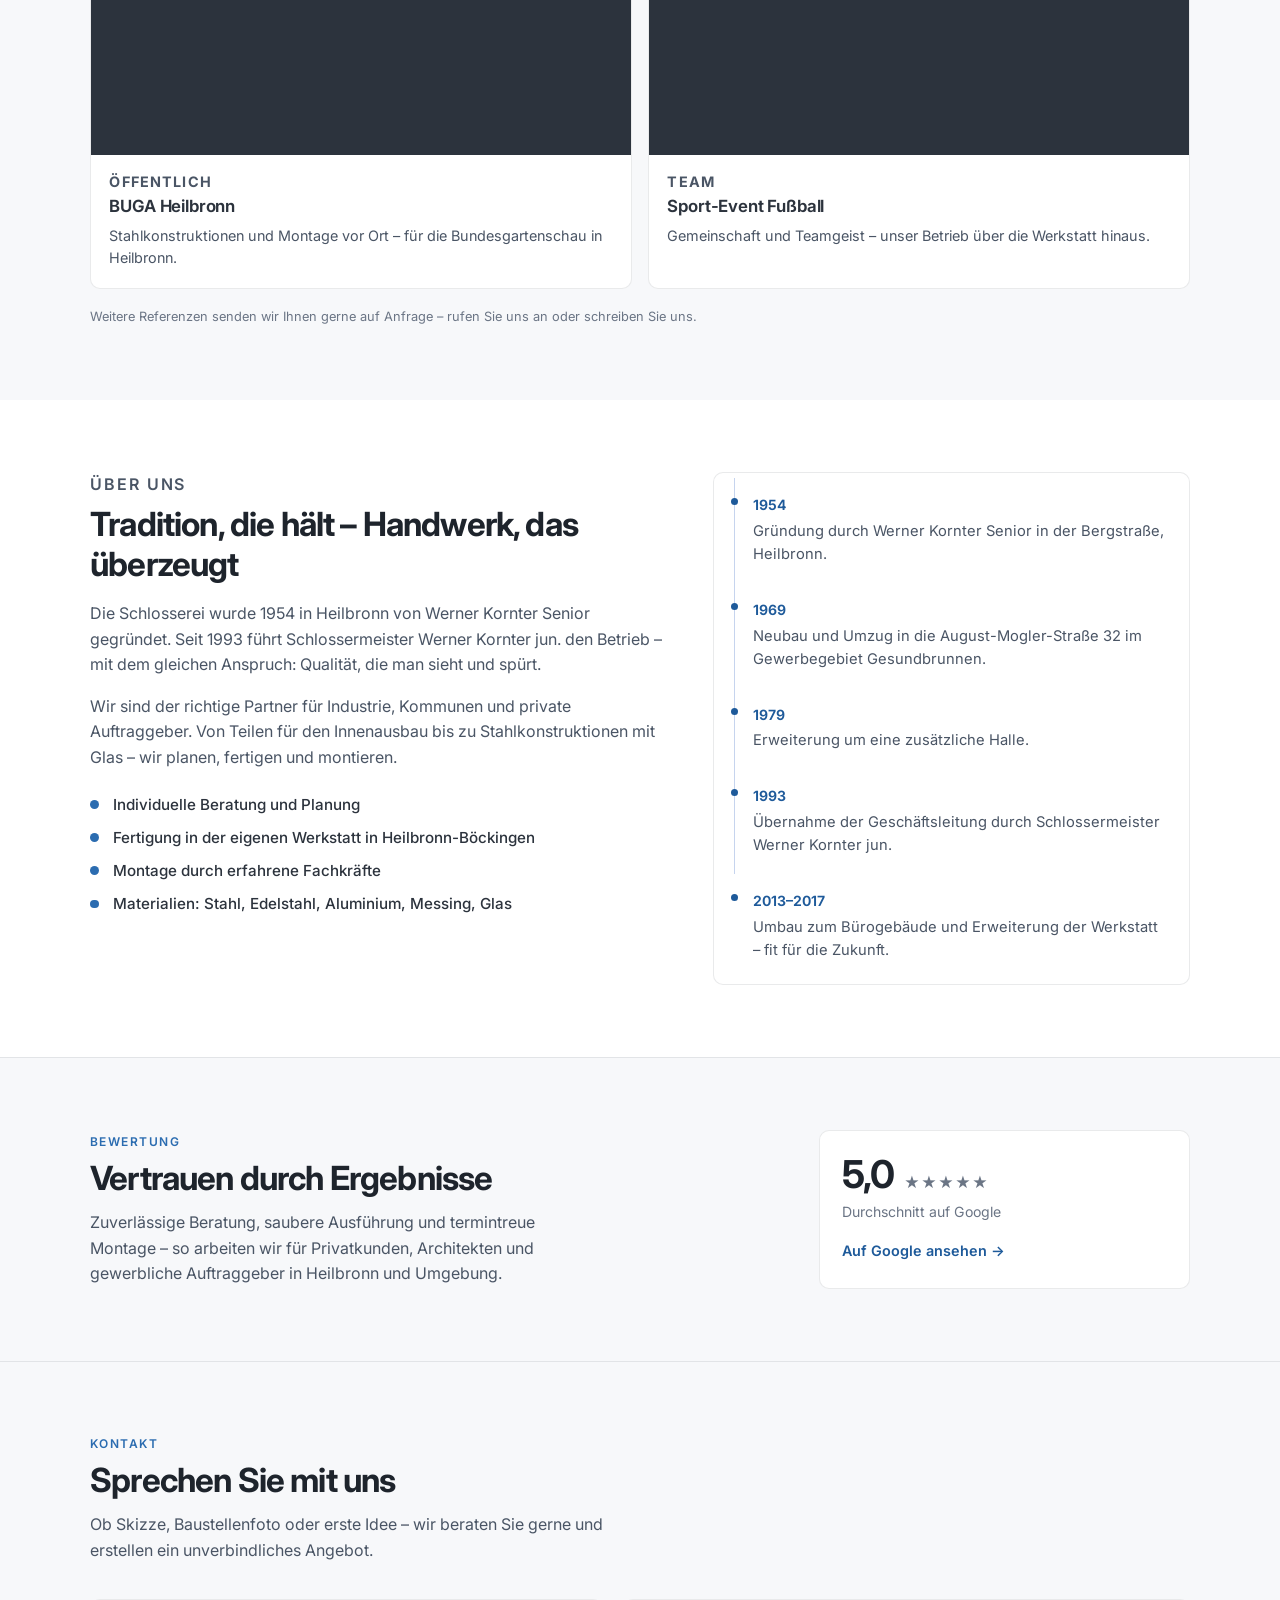
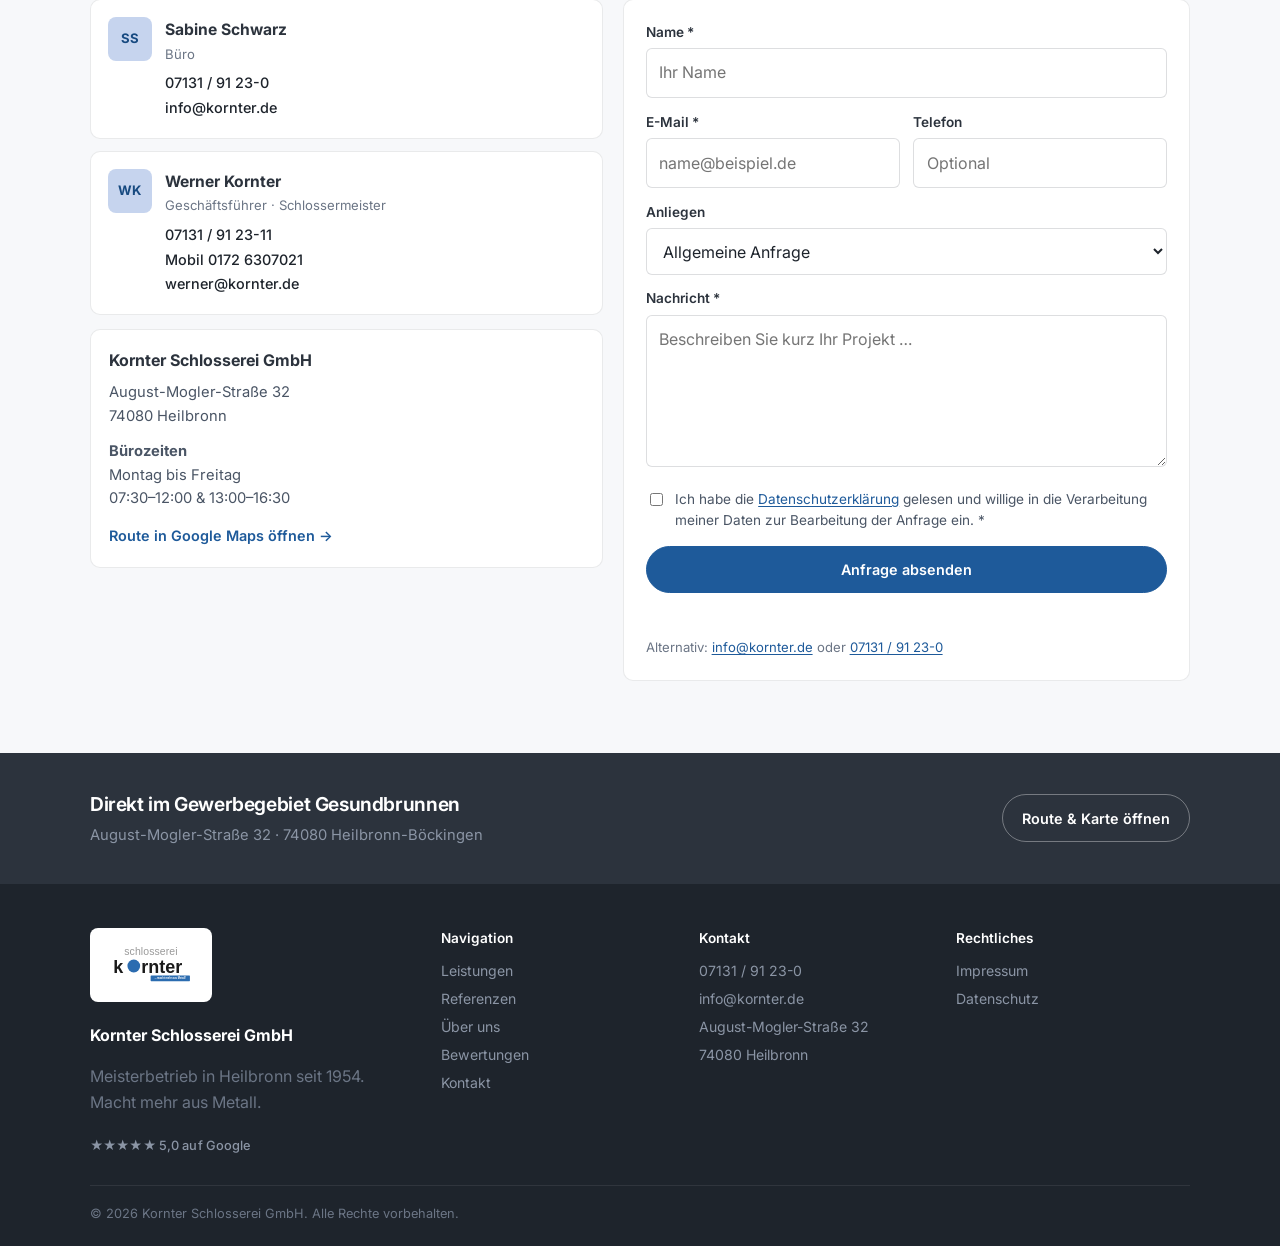
==== commit 91fbe80b: "Add files via upload" ====
--- a/index.html
+++ b/index.html
@@ -84,9 +84,6 @@
       </nav>
 
       <div class="header-actions">
-        <a class="rating-quiet" href="https://www.google.com/maps/search/?api=1&query=Kornter+Schlosserei+GmbH+August-Mogler-Stra%C3%9Fe+32+74080+Heilbronn" target="_blank" rel="noopener noreferrer" title="Google-Bewertung">
-          <span aria-hidden="true">★★★★★</span> 5,0
-        </a>
         <a class="btn btn-phone" href="tel:+49713191230">
           <svg width="16" height="16" viewBox="0 0 24 24" fill="none" aria-hidden="true"><path d="M6.6 10.8c1.4 2.8 3.8 5.1 6.6 6.6l2.2-2.2c.3-.3.7-.4 1.1-.2 1.2.4 2.5.6 3.8.6.6 0 1 .4 1 1V20c0 .6-.4 1-1 1C10.6 21 3 13.4 3 4c0-.6.4-1 1-1h3.5c.6 0 1 .4 1 1 0 1.3.2 2.6.6 3.8.1.4 0 .8-.3 1.1L6.6 10.8z" fill="currentColor"/></svg>
           Anrufen
